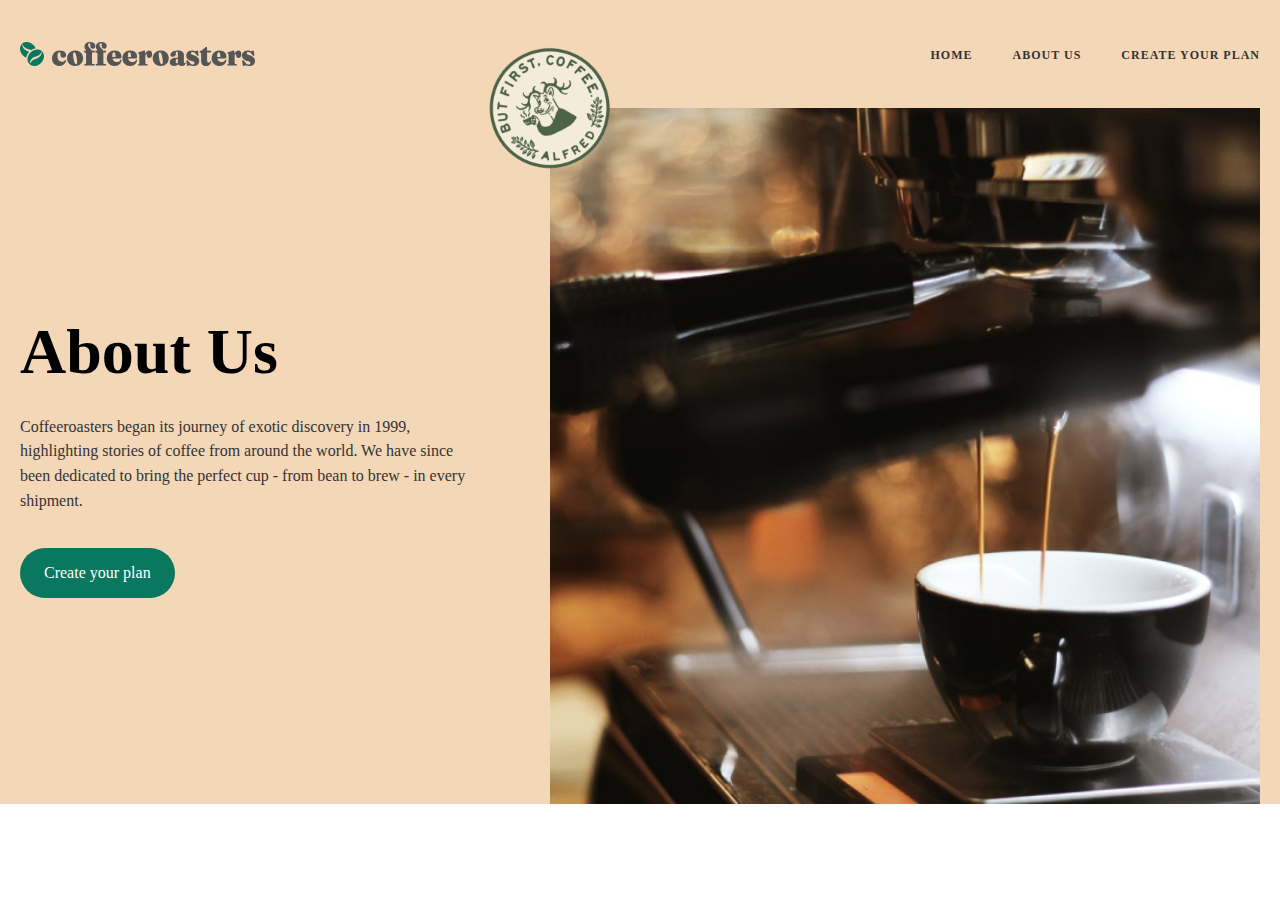
==== about-us.html @ eb818300 "add about-us-header" ====
<!DOCTYPE html>
<html lang="en">
<head>
  <meta charset="UTF-8">
  <meta name="viewport" content="width=device-width, initial-scale=1.0">
  <title>About-us</title>
  <!-- CSS -->
  <link rel="stylesheet" href="css/normalize.css">
  <link rel="stylesheet" href="css/styles.css">
</head>
<body>
	<div class="site-header-wrapper">
			<header class="site-header">
				<div class="container site-header__container">
					<a class="site-logo" href="/">
						<img site-logo__img src="img/logo.svg" alt="logo" width="235" height="24" />
					</a>
					<ul class="site-nav">
						<li class="site-nav__item">
							<a class="site-nav__link" href="/">HOME</a>
						</li>
						<li class="site-nav__item">
							<a class="site-nav__link" href="">ABOUT US </a>
						</li>
						<li class="site-nav__item">
							<a class="site-nav__link" href="">Create your plan</a>
						</li>
					</ul>
				</div>
			</header>
			<div class="hero">
				<div class="container hero__container">
					<div class="hero__info">
						<h2 class="hero__title">About Us</h2>
						<p class="hero__text">
						Coffeeroasters began its journey of exotic discovery in 1999, highlighting stories of coffee from around the world. We have since been dedicated to bring the perfect cup - from bean to brew - in every shipment.
						</p>
						<button class="btn">Create your plan</button>
					</div>
					<div class="hero__img-wrapper">
						<img class="hero__img" src="img/abut-us-hero.jpg" alt="hero-img" width="710" height="696" />
						<img class="hero__img-logo" src="img/hero-logo.png" alt="hero-logo" width="160" height="160" />
					</div>
				</div>
			</div>
		</div>
		<main class="main-content">

    </body>
</html>
---- css/styles.css ----
:root {
	--green-bg: #0a775f;
	--black-color: #000000;
	--text-color: #333333;
	--white-color: #ffffff;
	--gold-bg: #f3d7b7;
	--darkgold-bg: #c99b67;
	--light-bg: #f8f8f2;
}

/* FONTS */
@font-face {
	font-family: 'Roboto';
	src: url('../fonts/Roboto-Medium.woff2') format('woff2'), url('../fonts/Roboto-Medium.woff') format('woff');
	font-weight: 500;
	font-style: normal;
	font-display: swap;
}

@font-face {
	font-family: 'Roboto';
	src: url('../fonts/Roboto-Regular.woff2') format('woff2'), url('../fonts/Roboto-Regular.woff') format('woff');
	font-weight: normal;
	font-style: normal;
	font-display: swap;
}

@font-face {
	font-family: 'Roboto';
	src: url('../fonts/Roboto-Bold.woff2') format('woff2'), url('../fonts/Roboto-Bold.woff') format('woff');
	font-weight: bold;
	font-style: normal;
	font-display: swap;
}

html {
	height: 100%;
	box-sizing: border-box;
	scroll-behavior: smooth;
}

*,
*::before,
*::after {
	box-sizing: inherit;
}

*:focus {
	outline: 2px dotted var(--green-bg);
	outline-offset: 3px;
}

body {
	display: flex;
	flex-direction: column;
	height: 100%;
	font-family: 'Roboto' sans-serif;
	font-weight: 400;
	color: var(--text-color);
	line-height: 1.55;
	font-size: 18px;
	margin: 0;
	padding: 0;
	overflow-x: hidden;
}

.container {
	max-width: 1380px;
	width: 100%;
	padding-left: 20px;
	padding-right: 20px;
	margin-left: auto;
	margin-right: auto;
}

.btn {
	padding: 16px 24px;
	border: none;
	cursor: pointer;
	border-radius: 100px;
	background-color: var(--green-bg);
	color: var(--white-color);
	font-size: 16px;
	font-weight: 500;
	text-align: center;
	transition: opacity 0.4s ease;
}

.btn:hover {
	opacity: 0.8;
}

.bnt:active {
	opacity: 0.6;
}

.main-content {
	flex-grow: 1;
	padding-top: 20px;
	padding-bottom: 50px;
}

.site-header-wrapper {
	padding-top: 40px;
	background-color: var(--gold-bg);
}

.site-header {
	margin-bottom: 40px;
}

.site-header__container {
	display: flex;
	align-items: center;
	justify-content: space-between;
}

.site-logo {
	width: 235px;
	height: 24px;
	display: inline-block;
	transition: opacity 0.4s ease;
}

.site-logo:hover {
	opacity: 0.8;
}

.site-logo:active {
	opacity: 0.6;
}

.site-nav {
	list-style: none;
	padding: 0;
	margin: 0;
	display: flex;
	align-items: center;
}

.site-nav__item:not(:last-child) {
	margin-right: 40px;
}

.site-nav__link {
	text-transform: uppercase;
	color: var(--text-color);
	text-decoration: none;
	transition: all 0.4s ease;
	font-size: 12px;
	letter-spacing: 1px;
	line-height: 1.2;
	font-weight: 700;
}

.site-nav__link:hover {
	color: var(--green-bg);
}

.site-nav__link:active {
	opacity: 0.6;
}

/* HERO START */

.hero__container {
	display: flex;
	align-items: center;
	justify-content: space-between;
}

.hero__info {
	max-width: 464px;
	width: 100%;
}

.hero__title {
	font-weight: 700;
	font-size: 64px;
	margin-top: 0;
	margin-bottom: 24px;
	line-height: 1.2;
	color: var(--black-color);
}

.hero__text {
	margin-top: 0;
	margin-bottom: 34px;
	font-size: 16px;
}

.hero__img-wrapper {
	position: relative;
	align-self: self-end;
	width: 710px;
	height: 696px;
}

.hero__img {
	width: 710px;
	height: 696px;
	object-fit: cover;
}

.hero__img-logo {
	top: -80px;
	left: -80px;
	position: absolute;
}
/* HERO END */

/* OUR-COLLECTION */

.our-collection {
	background-image: url(../img/our-collection-bg.jpg);
	background-repeat: no-repeat;
	background-size: cover;
	background-position: center center;
	background-color: var(--light-bg);
	padding-top: 50px;
	padding-bottom: 50px;
}

.our-collection__container {
	position: relative;
}

.our-collection__img {
	position: absolute;
	top: 0;
	left: -201px;
}

.our-collection__img2 {
	position: absolute;
	top: 685px;
	right: -191px;
	z-index: 2;
}

.our-collection__img3 {
	position: absolute;
	top: 831px;
	right: -125px;
	z-index: 1;
}

.our-collection__img4 {
	position: absolute;
	bottom: 170px;
	left: -158px;
}

.our-collection__title {
	text-transform: uppercase;
	text-align: center;
	font-weight: 700;
	font-size: 50px;
	line-height: 1.2;
	color: var(--black-color);
	margin-bottom: 80px;
}

.our-collection__list {
	margin: 0;
	padding: 0;
}

.our-collection__item {
	display: flex;
	align-items: center;
	justify-content: space-between;
	max-width: 1114px;
	width: 100%;
	margin-left: auto;
	margin-right: auto;
}

.our-collection__item:not(:last-child) {
	margin-bottom: 20px;
}

.our-collection__item:nth-child(2n) {
	flex-direction: row-reverse;
}

.our-collection__item-info {
	max-width: 453px;
	width: 100%;
}

.our-collection__item-info__title {
	font-weight: 500;
	font-size: 48px;
	line-height: 1.1;
}

/* INDEX_COLLECTION */
.index-colaction {
	margin-bottom: 289px;
}

.index-colaction__inner {
	padding-top: 50px;
	position: relative;
	background-color: var(--darkgold-bg);
	background-image: url(../img/index-collaction-backraund.png);
	background-position: center center;
	background-repeat: no-repeat;
	background-size: auto auto;
	padding-bottom: 420px;
	max-width: 1400px;
	width: 100%;
	margin-left: auto;
	margin-right: auto;
}

.index-colaction__info {
	max-width: 581px;
	width: 100%;
	margin-left: auto;
	margin-right: auto;
	text-align: center;
}

.index-colaction__info-title {
	color: var(--light-bg);
	font-weight: 700;
	font-size: 50px;
	line-height: 1.1;
	text-align: center;
}

.index-colaction__info-text {
	font-weight: 400;
	font-size: 16px;
	line-height: 1.7;
	text-align: center;
}

.index-colaction__list {
	list-style: none;
	position: absolute;
	display: flex;
	justify-content: space-between;
	margin-left: -10px;
}

.index-colaction__item-img {
	position: absolute;
	left: -20px;
	top: -50px;
}

.index-colaction__item {
	max-width: 433px;
	width: 100%;
}

.index-colaction__item:not(:last-child) {
	margin-right: 20px;
}

.index-colaction_img {
	width: 433px;
	height: 500px;
	top: 2862px;
	left: 50px;
	gap: 0px;
	opacity: 0px;
}

.index-colaction__item-title {
	font-size: 30px;
	font-weight: 500;
	line-height: 1.2;
	margin-top: 28px;
	margin-bottom: 10px;
}

.how-it-works__inner {
	position: relative;
	background-image: url(../img/how-it-works-bg.jpg);
	padding: 50px 30px;
}

.how-it-works__img {
	position: absolute;
	right: 68px;
	top: 41px;
}

.how-it-works__title {
	text-align: center;
	font-weight: 700;
	color: var(--white-color);
	font-size: 50px;
	line-height: 1.2;
	margin-bottom: 80px;
}

.index-colaction__item-text {
	font-family: Roboto;
	font-size: 18px;
	font-weight: 400;
	line-height: 1.5;
	margin-top: 0;
	margin-bottom: 0;
}

.how-it-works__kvadrat {
	max-width: 966px;
	width: 100%;
	display: flex;
	justify-content: space-between;
	background-image: url(../img/how-it-works-ine.png);
	background-repeat: no-repeat;
	background-position: center center;
	background-color: transparent;
	margin-bottom: 20px;
}

.how-it-works__kvadrat-inner {
	width: 60px;
	height: 60px;
	background-color: var(--white-color);
	border: 4px solid var(--darkgold-bg);
}

.how-it-works__list {
	list-style: none;
	display: flex;
	justify-content: space-between;
	margin: 0;
	padding: 0;
	margin-bottom: 60px;
}

.how-it-works__item {
	background-color: var(--white-color);
	padding: 20px 20px 40px;
	color: var(--text-color);
}

.how-it-works__item:not(:last-child) {
	margin-right: 20px;
}

.how-it-works__item-number {
	font-weight: 400;
	font-size: 64px;
	text-align: right;
	line-height: 1.2;
	margin-bottom: 45px;
}

.how-it-works__item-info {
	max-width: 385px;
	width: 100%;
}

.how-it-works__item-title {
	font-weight: 500;
	font-size: 40px;
	line-height: 1.2;
	margin-bottom: 10px;
	text-transform: uppercase;
}

.how-it-works__btn-wrapper {
	display: flex;
	text-align: center;
	justify-content: center;
}

.how-it-works__btn {
	background-color: var(--darkgold-bg);
}

.site-footer {
	padding-top: 68px;
	padding-bottom: 68px;
	background-color: var(--gold-bg);
}

.social {
	display: flex;
	align-items: center;
}

.social__item:not(last-child) {
	margin-right: 30px;
}

.social__item {
	display: flex;
	align-items: center;
}

.facebook:hover {
	box-shadow: rgba(240, 46, 170, 0.4) -5px 5px, rgba(240, 46, 170, 0.3) -10px 10px, rgba(240, 46, 170, 0.2) -15px 15px,
		rgba(240, 46, 170, 0.1) -20px 20px, rgba(240, 46, 170, 0.05) -25px 25px;
}

/* .twitter:hover {
	box-shadow: rgba(240, 46, 170, 0.4) 0px 5px, rgba(240, 46, 170, 0.3) 0px 10px, rgba(240, 46, 170, 0.2) 0px 15px,
		rgba(240, 46, 170, 0.1) 0px 20px, rgba(240, 46, 170, 0.05) 0px 25px;
} */

.instagram:hover {
	box-shadow: rgba(240, 46, 170, 0.4) 5px 5px, rgba(240, 46, 170, 0.3) 10px 10px, rgba(240, 46, 170, 0.2) 15px 15px,
		rgba(240, 46, 170, 0.1) 20px 20px, rgba(240, 46, 170, 0.05) 25px 25px;
}
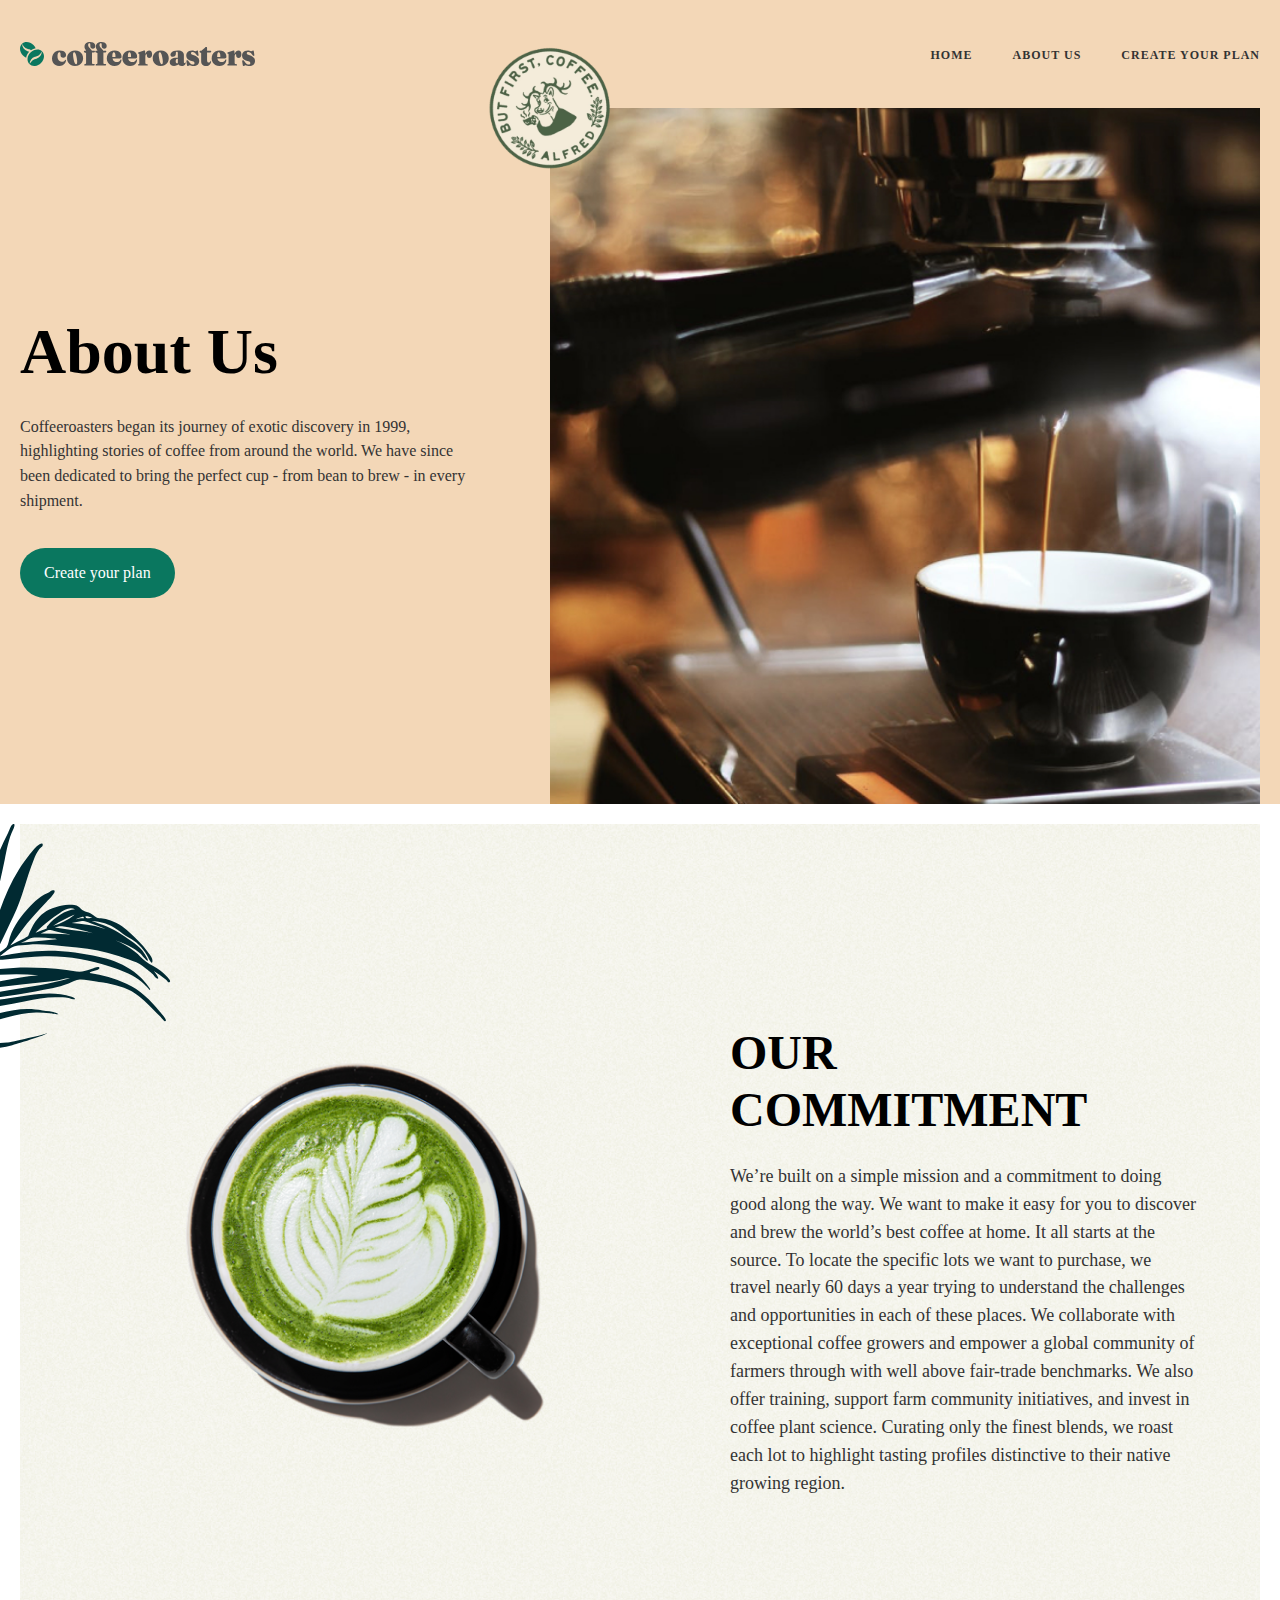
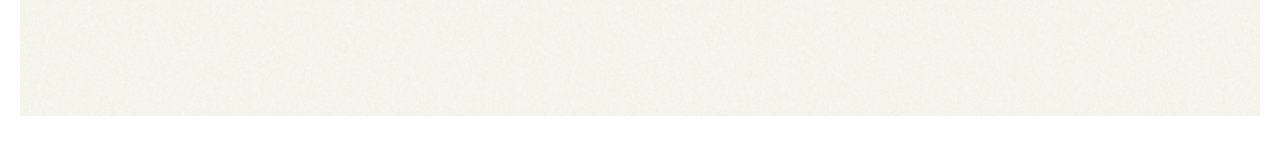
==== commit a8fa2b0f: "add our-commitment" ====
--- a/about-us.html
+++ b/about-us.html
@@ -1,15 +1,15 @@
 <!DOCTYPE html>
 <html lang="en">
-<head>
-  <meta charset="UTF-8">
-  <meta name="viewport" content="width=device-width, initial-scale=1.0">
-  <title>About-us</title>
-  <!-- CSS -->
-  <link rel="stylesheet" href="css/normalize.css">
-  <link rel="stylesheet" href="css/styles.css">
-</head>
-<body>
-	<div class="site-header-wrapper">
+	<head>
+		<meta charset="UTF-8" />
+		<meta name="viewport" content="width=device-width, initial-scale=1.0" />
+		<title>About-us</title>
+		<!-- CSS -->
+		<link rel="stylesheet" href="css/normalize.css" />
+		<link rel="stylesheet" href="css/styles.css" />
+	</head>
+	<body>
+		<div class="site-header-wrapper">
 			<header class="site-header">
 				<div class="container site-header__container">
 					<a class="site-logo" href="/">
@@ -17,13 +17,13 @@
 					</a>
 					<ul class="site-nav">
 						<li class="site-nav__item">
-							<a class="site-nav__link" href="/">HOME</a>
+							<a class="site-nav__link" href="/index.html">HOME</a>
 						</li>
 						<li class="site-nav__item">
-							<a class="site-nav__link" href="">ABOUT US </a>
+							<a class="site-nav__link" href="/about-us.html">ABOUT US </a>
 						</li>
 						<li class="site-nav__item">
-							<a class="site-nav__link" href="">Create your plan</a>
+							<a class="site-nav__link" href="/Create-your-plan.html">Create your plan</a>
 						</li>
 					</ul>
 				</div>
@@ -33,7 +33,8 @@
 					<div class="hero__info">
 						<h2 class="hero__title">About Us</h2>
 						<p class="hero__text">
-						Coffeeroasters began its journey of exotic discovery in 1999, highlighting stories of coffee from around the world. We have since been dedicated to bring the perfect cup - from bean to brew - in every shipment.
+							Coffeeroasters began its journey of exotic discovery in 1999, highlighting stories of coffee from around the world.
+							We have since been dedicated to bring the perfect cup - from bean to brew - in every shipment.
 						</p>
 						<button class="btn">Create your plan</button>
 					</div>
@@ -44,7 +45,34 @@
 				</div>
 			</div>
 		</div>
+
+		<!-- MAIN START -->
 		<main class="main-content">
-
-    </body>
-</html>+			<!-- Our commitment start -->
+			<section class="our-commitment">
+				<div class="container">
+					<div class="our-commitment__inner">
+						<img class="our-collection__img" src="img/leaf.svg" alt="leaf" width="402" height="300" />
+						<div class="our-commitment__img-wrapper">
+							<img src="img/our-commitment-img.png" alt="Our-commitment-img" width="360" height="364" />
+						</div>
+						<div class="our-commitment__info">
+							<h2 class="ourcommitment__title">Our commitment</h2>
+							<p class="our-collection__text">
+								We’re built on a simple mission and a commitment to doing good along the way. We want to make it easy for you to
+								discover and brew the world’s best coffee at home. It all starts at the source. To locate the specific lots we
+								want to purchase, we travel nearly 60 days a year trying to understand the challenges and opportunities in each of
+								these places. We collaborate with exceptional coffee growers and empower a global community of farmers through
+								with well above fair-trade benchmarks. We also offer training, support farm community initiatives, and invest in
+								coffee plant science. Curating only the finest blends, we roast each lot to highlight tasting profiles distinctive
+								to their native growing region.
+							</p>
+						</div>
+					</div>
+				</div>
+			</section>
+			<!-- Our commitment end -->
+		</main>
+		<!-- MAIN END -->
+	</body>
+</html>
--- a/css/styles.css
+++ b/css/styles.css
@@ -502,12 +502,37 @@
 		rgba(240, 46, 170, 0.1) -20px 20px, rgba(240, 46, 170, 0.05) -25px 25px;
 }
 
-/* .twitter:hover {
-	box-shadow: rgba(240, 46, 170, 0.4) 0px 5px, rgba(240, 46, 170, 0.3) 0px 10px, rgba(240, 46, 170, 0.2) 0px 15px,
-		rgba(240, 46, 170, 0.1) 0px 20px, rgba(240, 46, 170, 0.05) 0px 25px;
-} */
-
 .instagram:hover {
 	box-shadow: rgba(240, 46, 170, 0.4) 5px 5px, rgba(240, 46, 170, 0.3) 10px 10px, rgba(240, 46, 170, 0.2) 15px 15px,
 		rgba(240, 46, 170, 0.1) 20px 20px, rgba(240, 46, 170, 0.05) 25px 25px;
 }
+
+.our-commitment__inner {
+	position: relative;
+	padding: 160px 64px 200px 165px;
+	background-image: url(../img/our-commitment-bg.jpg);
+	background-repeat: no-repeat;
+	background-size: cover;
+	background-position: center center;
+	display: flex;
+	align-items: center;
+	justify-content: space-between;
+}
+
+.our-commitment__img-wrapper {
+	margin-right: 185px;
+}
+
+.our-commitment__info {
+	max-width: 626px;
+	width: 100%;
+}
+
+.ourcommitment__title {
+	margin-bottom: 24px;
+	text-transform: uppercase;
+	font-weight: 700;
+	font-size: 48px;
+	line-height: 1.2;
+	color: var(--black-color);
+}
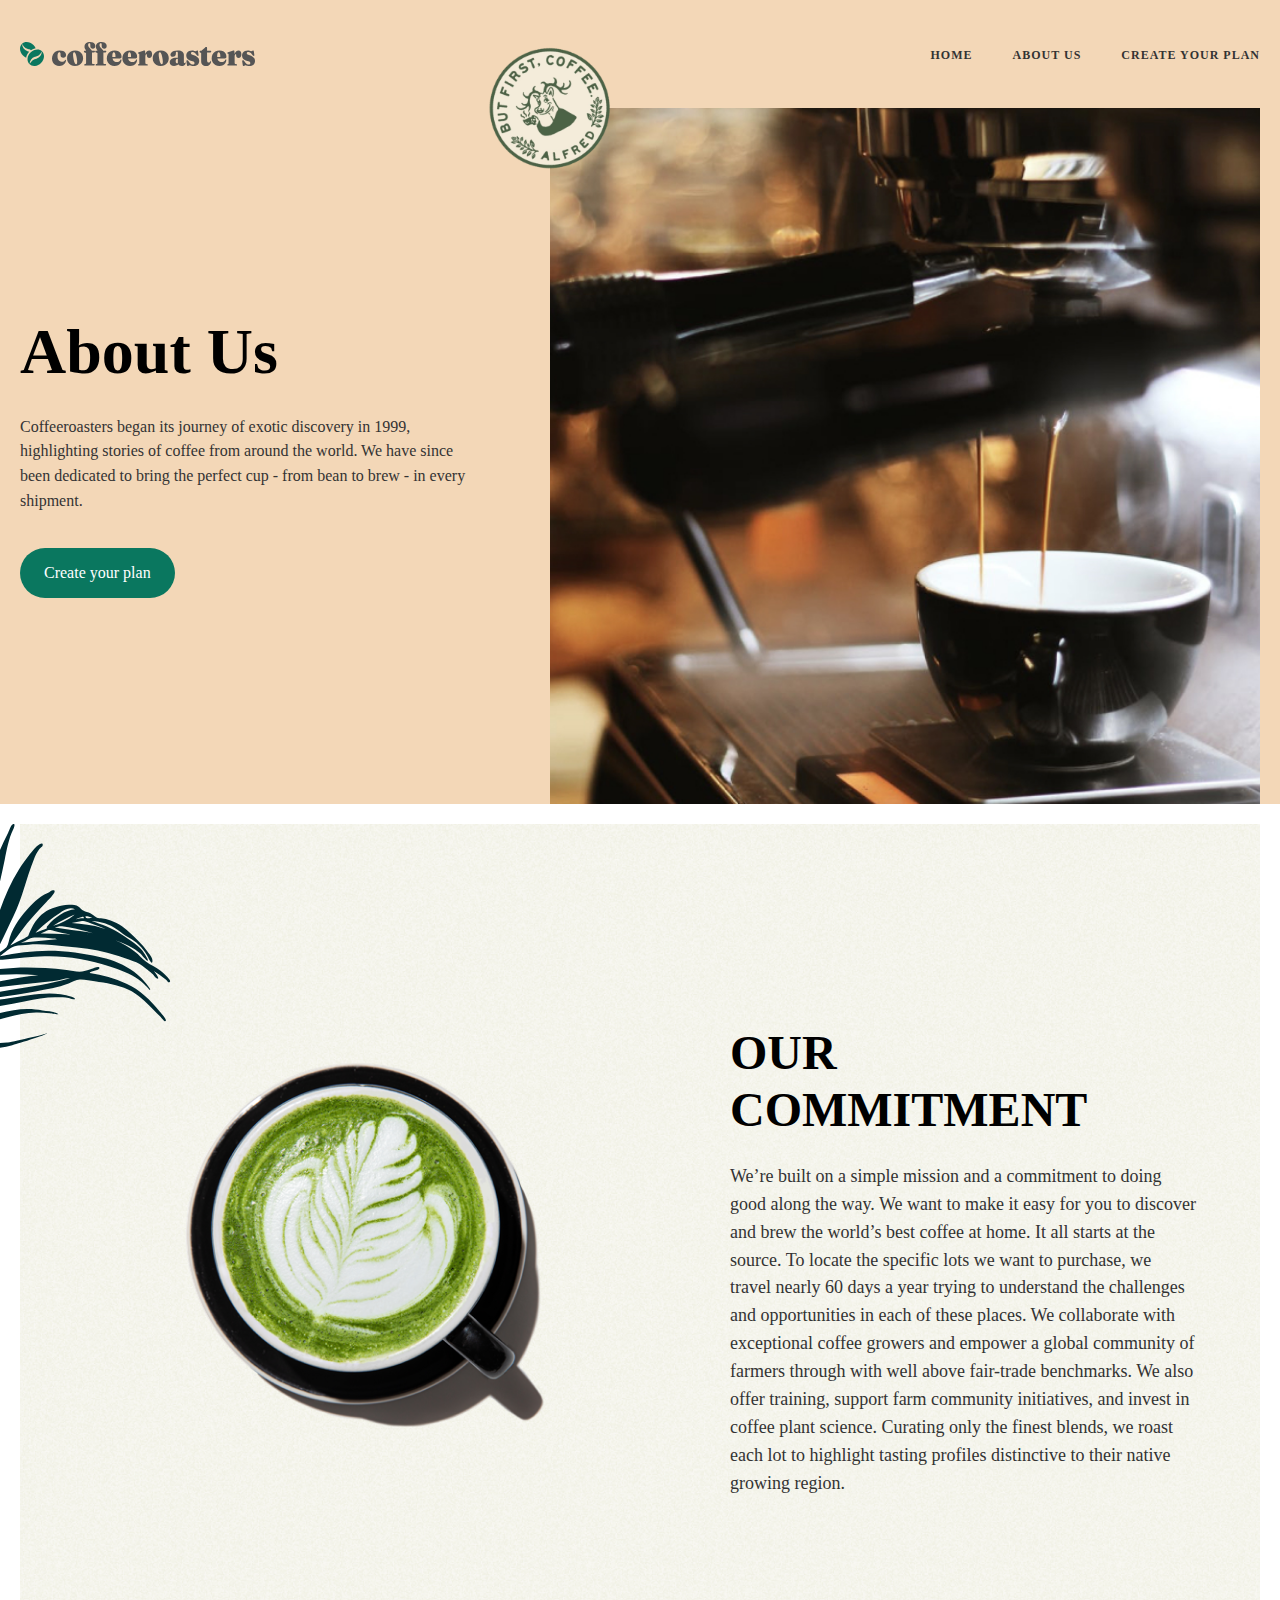
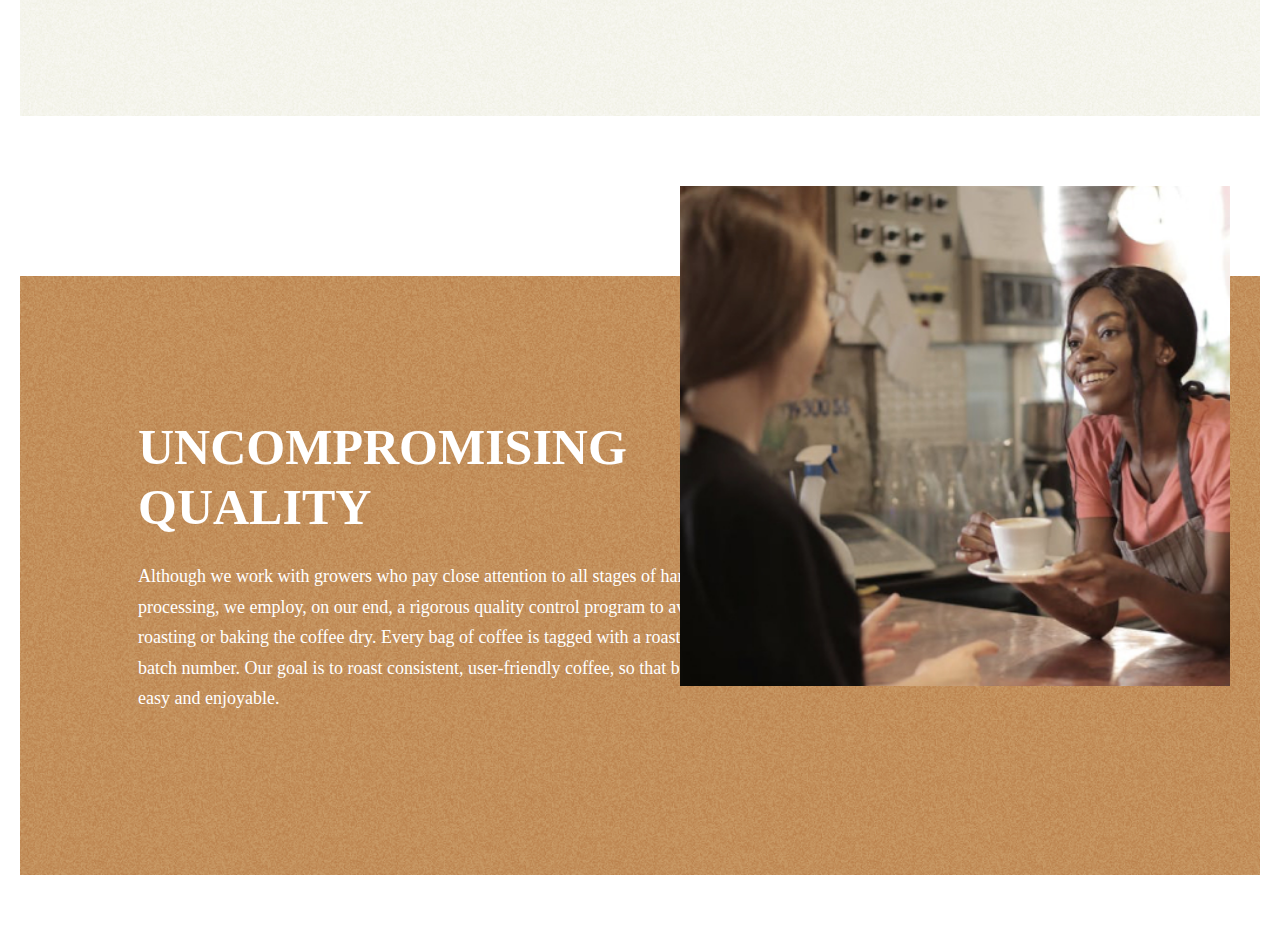
==== commit 2040ab07: "add Uncompromising-quality" ====
--- a/about-us.html
+++ b/about-us.html
@@ -4,6 +4,8 @@
 		<meta charset="UTF-8" />
 		<meta name="viewport" content="width=device-width, initial-scale=1.0" />
 		<title>About-us</title>
+		<!-- ICON -->
+		<link rel="icon" type="svg" href="/img/cofferasters-icon.svg" />
 		<!-- CSS -->
 		<link rel="stylesheet" href="css/normalize.css" />
 		<link rel="stylesheet" href="css/styles.css" />
@@ -72,6 +74,24 @@
 				</div>
 			</section>
 			<!-- Our commitment end -->
+			<!-- Uncompromising quality START -->
+			<section class="Uncompromising-quality">
+				<div class="container">
+					<div class="Uncompromising-quality__inner">
+						<div class="Uncompromising-quality__info">
+							<h2 class="Uncompromising-quality__title">Uncompromising quality</h2>
+							<p class="Uncompromising-quality_text">
+								Although we work with growers who pay close attention to all stages of harvest and processing, we employ, on our
+								end, a rigorous quality control program to avoid over-roasting or baking the coffee dry. Every bag of coffee is
+								tagged with a roast date and batch number. Our goal is to roast consistent, user-friendly coffee, so that brewing
+								is easy and enjoyable.
+							</p>
+						</div>
+						<img class="Uncompromising-quality__img" src="img/kofess.jpg" alt="" width="550" height="500" />
+					</div>
+				</div>
+			</section>
+			<!-- Uncompromising quality END -->
 		</main>
 		<!-- MAIN END -->
 	</body>
--- a/css/styles.css
+++ b/css/styles.css
@@ -507,6 +507,10 @@
 		rgba(240, 46, 170, 0.1) 20px 20px, rgba(240, 46, 170, 0.05) 25px 25px;
 }
 
+.our-commitment {
+	margin-bottom: 160px;
+}
+
 .our-commitment__inner {
 	position: relative;
 	padding: 160px 64px 200px 165px;
@@ -536,3 +540,43 @@
 	line-height: 1.2;
 	color: var(--black-color);
 }
+
+/* Uncompromising quality */
+.Uncompromising-quality__inner {
+	background-image: url(../img/Uncompromising-quality-bg.png);
+	background-repeat: no-repeat;
+	background-position: center center;
+	background-size: cover;
+	color: var(--white-color);
+	padding: 100px 118px 143px;
+	position: relative;
+}
+
+.Uncompromising-quality__info {
+	margin-right: 38px;
+	max-width: 639px;
+	width: 100%;
+}
+
+.Uncompromising-quality__title {
+	margin-bottom: 24px;
+	font-weight: 700;
+	font-size: 50px;
+	line-height: 1.2;
+	max-width: 397px;
+	width: 100%;
+	text-transform: uppercase;
+}
+
+.Uncompromising-quality_text {
+	line-height: 1.7;
+}
+
+.Uncompromising-quality__img {
+	width: 550px;
+	height: 500px;
+	object-fit: cover;
+	position: absolute;
+	right: 30px;
+	top: -90px;
+}
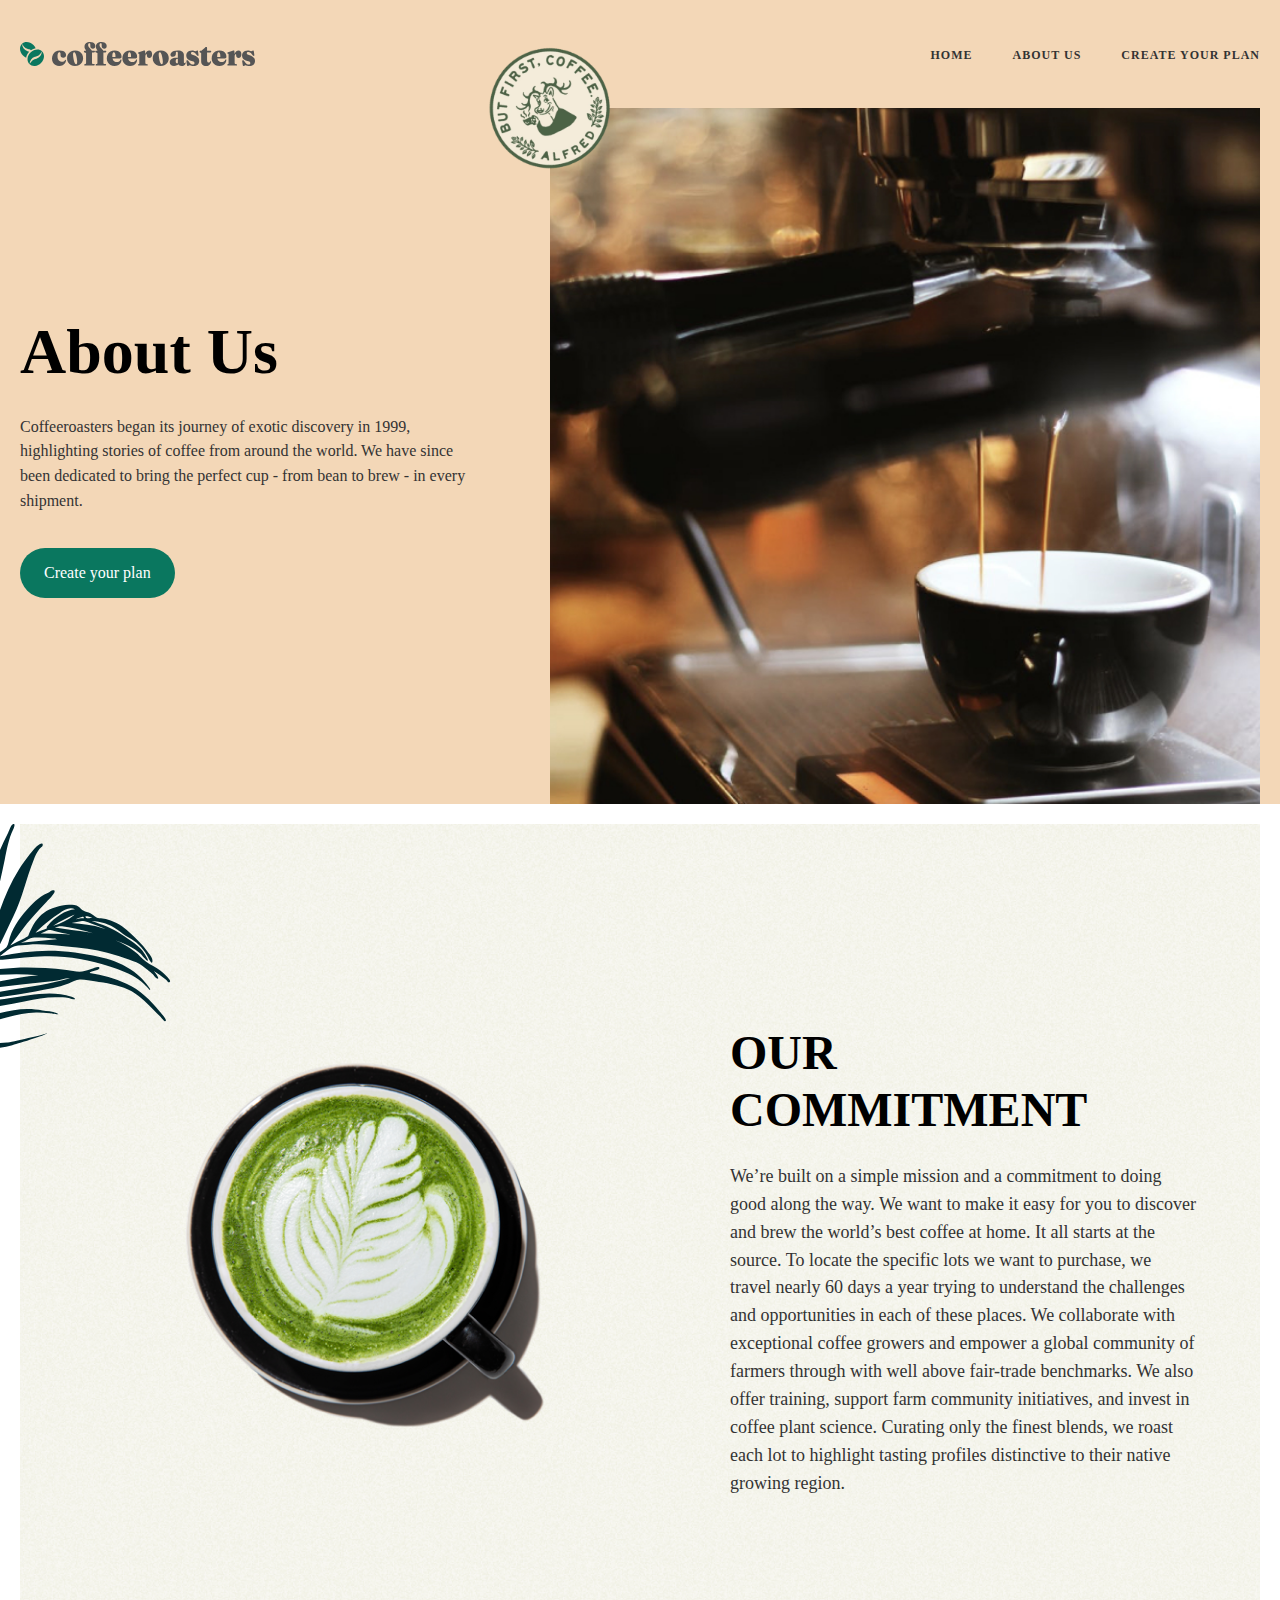
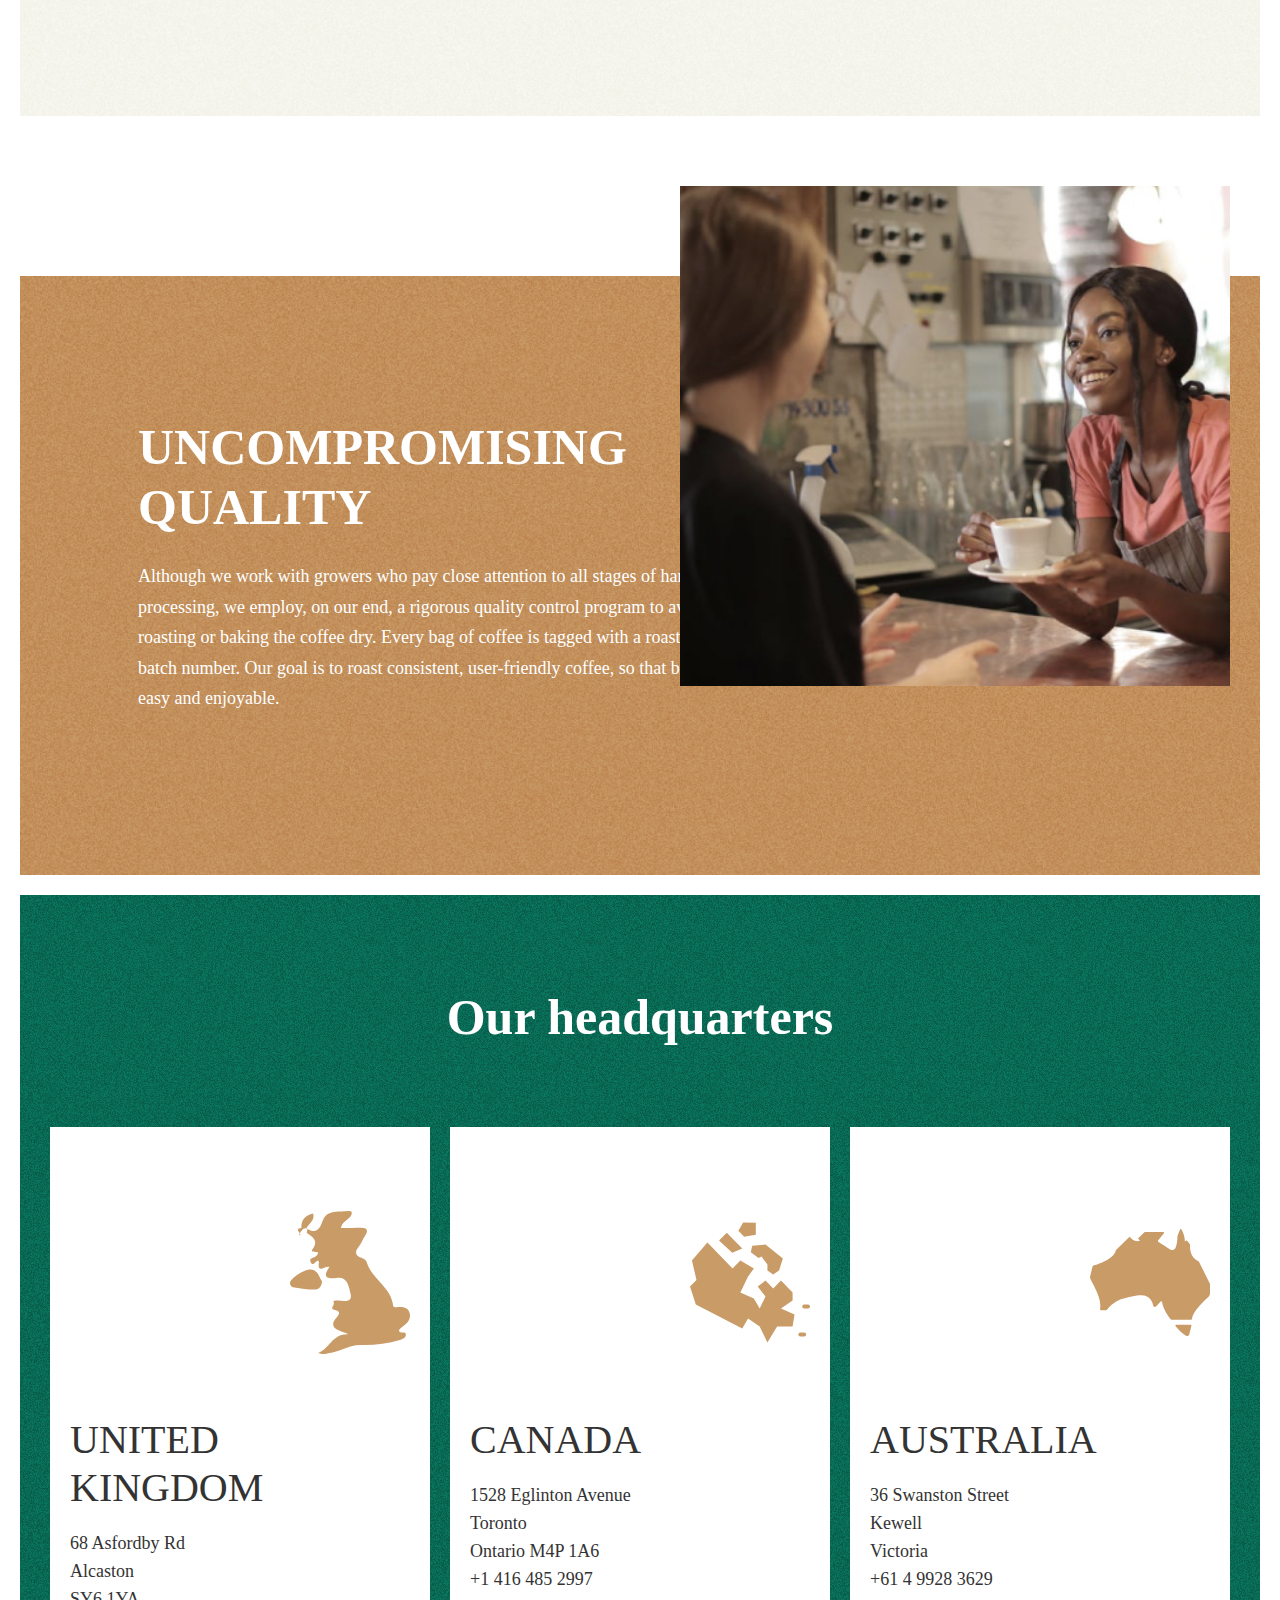
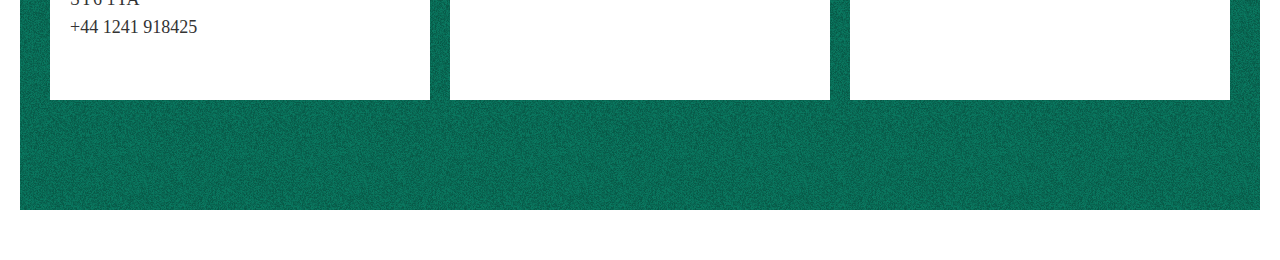
==== commit dbfbcdee: "add Our-headquarters" ====
--- a/about-us.html
+++ b/about-us.html
@@ -92,6 +92,61 @@
 				</div>
 			</section>
 			<!-- Uncompromising quality END -->
+			<section class="how-it-works">
+				<div class="container">
+					<div class="how-it-works__inner">
+						<h2 class="how-it-works__title">Our headquarters</h2>
+
+						<ol class="how-it-works__list">
+							<li class="how-it-works__item">
+								<h3 class="how-it-works__item-number">
+									<img src="img/United-Kingdom.svg" alt="United-Kingdom" width="120" height="143" />
+								</h3>
+								<div class="how-it-works__item-info">
+									<h3 class="how-it-works__item-title">
+										United <br />
+										Kingdom
+									</h3>
+									<p class="how-it-works__item-text">
+										68 Asfordby Rd <br />
+										Alcaston <br />
+										SY6 1YA <br />
+										+44 1241 918425
+									</p>
+								</div>
+							</li>
+							<li class="how-it-works__item">
+								<h3 class="how-it-works__item-number">
+									<img src="img/Canada.svg" alt="United-Kingdom" width="120" height="143" />
+								</h3>
+								<div class="how-it-works__item-info">
+									<h3 class="how-it-works__item-title">Canada</h3>
+									<p class="how-it-works__item-text">
+										1528 Eglinton Avenue <br />
+										Toronto <br />
+										Ontario M4P 1A6 <br />
+										+1 416 485 2997
+									</p>
+								</div>
+							</li>
+							<li class="how-it-works__item">
+								<h3 class="how-it-works__item-number">
+									<img src="img/Australia.svg" alt="United-Kingdom" width="120" height="143" />
+								</h3>
+								<div class="how-it-works__item-info">
+									<h3 class="how-it-works__item-title">Australia</h3>
+									<p class="how-it-works__item-text">
+										36 Swanston Street <br />
+										Kewell <br />
+										Victoria <br />
+										+61 4 9928 3629
+									</p>
+								</div>
+							</li>
+						</ol>
+					</div>
+				</div>
+			</section>
 		</main>
 		<!-- MAIN END -->
 	</body>
--- a/css/styles.css
+++ b/css/styles.css
@@ -437,6 +437,8 @@
 }
 
 .how-it-works__item {
+	max-width: 433px;
+	width: 100%;
 	background-color: var(--white-color);
 	padding: 20px 20px 40px;
 	color: var(--text-color);
@@ -542,6 +544,11 @@
 }
 
 /* Uncompromising quality */
+
+.Uncompromising-quality {
+	margin-bottom: 20px;
+}
+
 .Uncompromising-quality__inner {
 	background-image: url(../img/Uncompromising-quality-bg.png);
 	background-repeat: no-repeat;
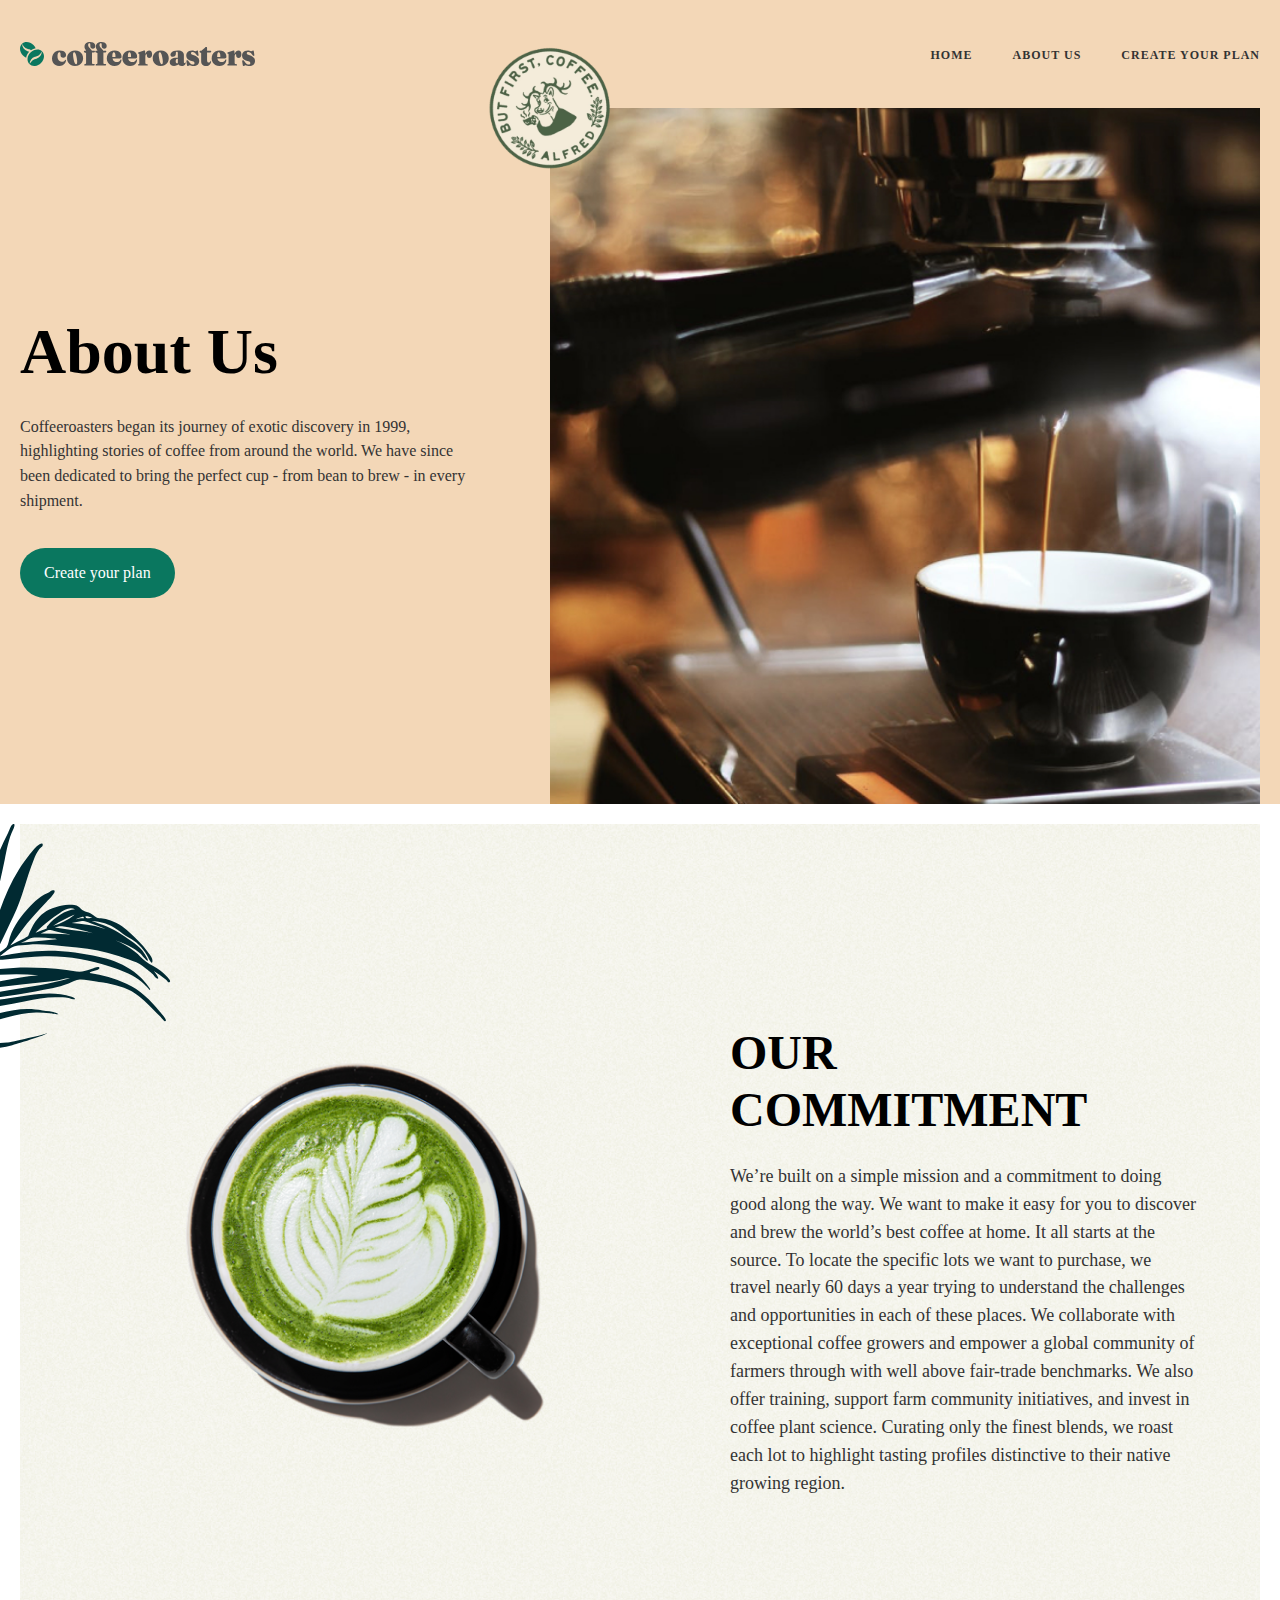
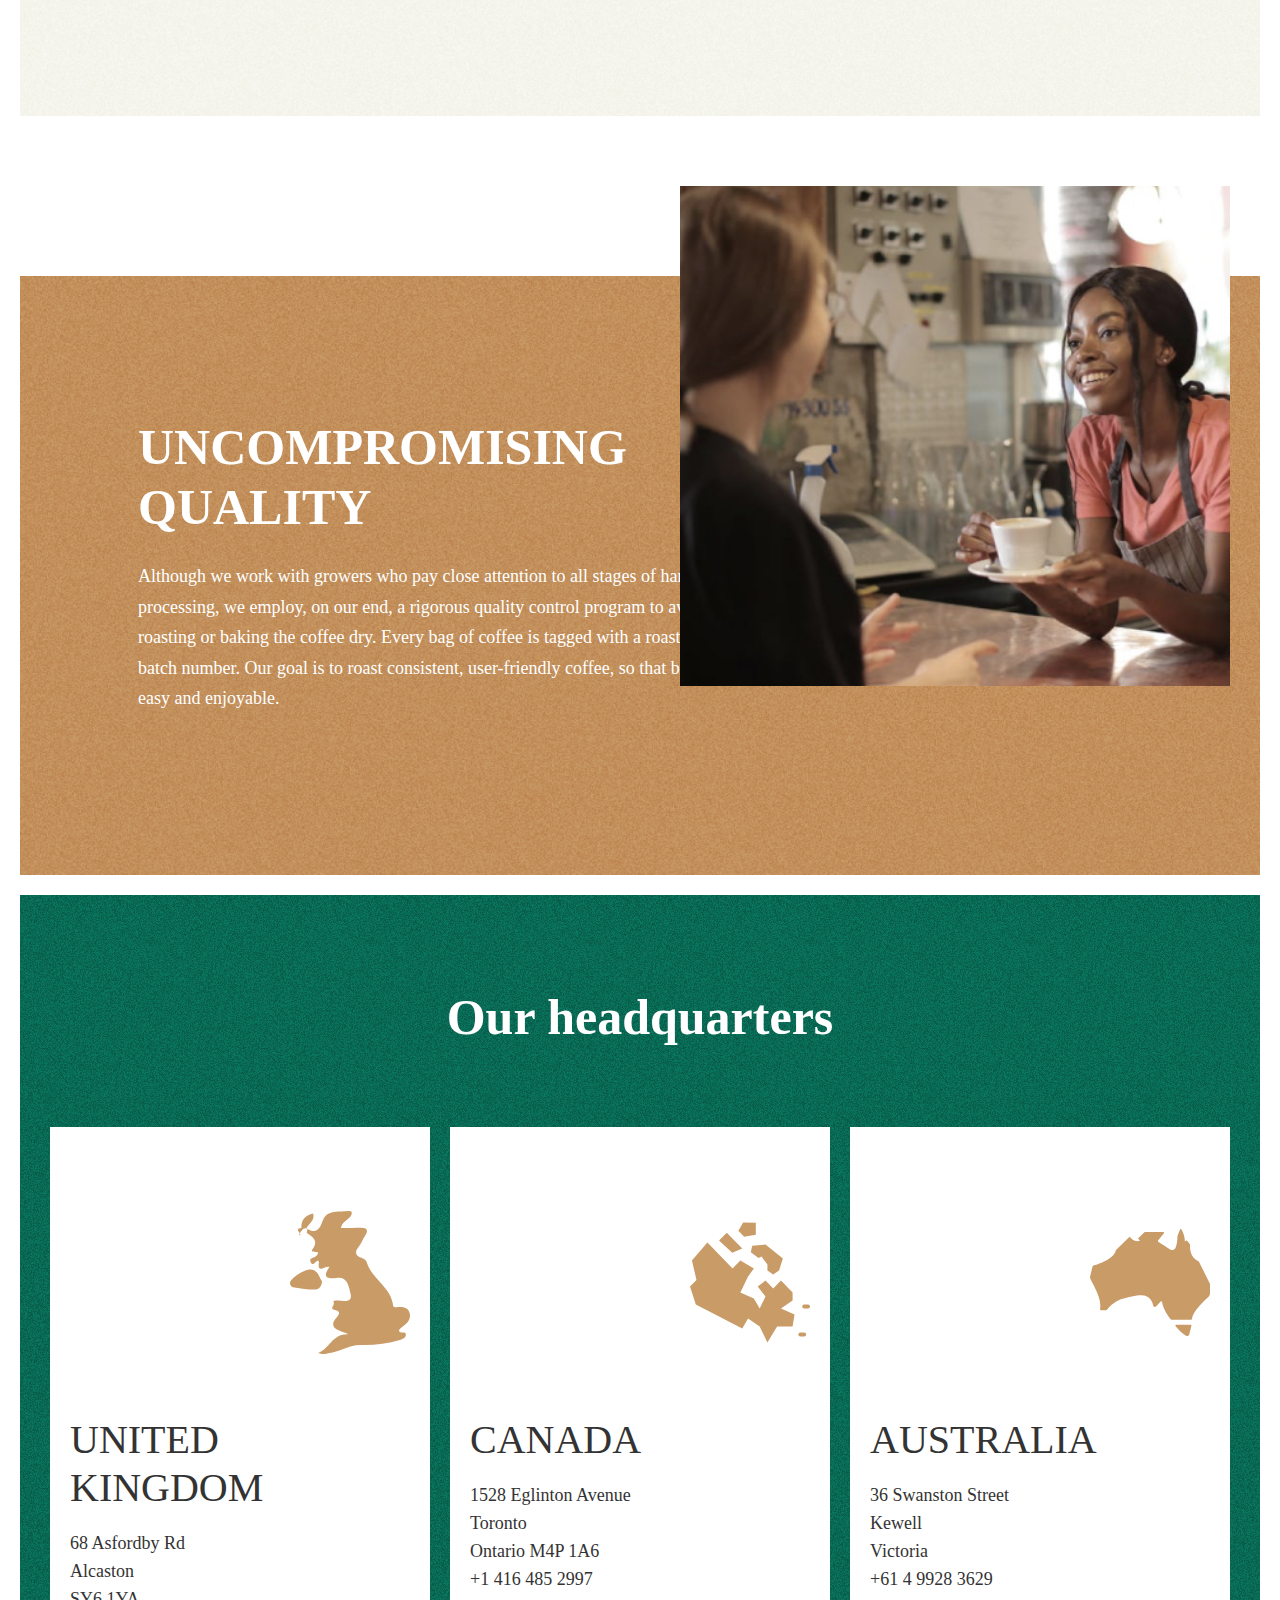
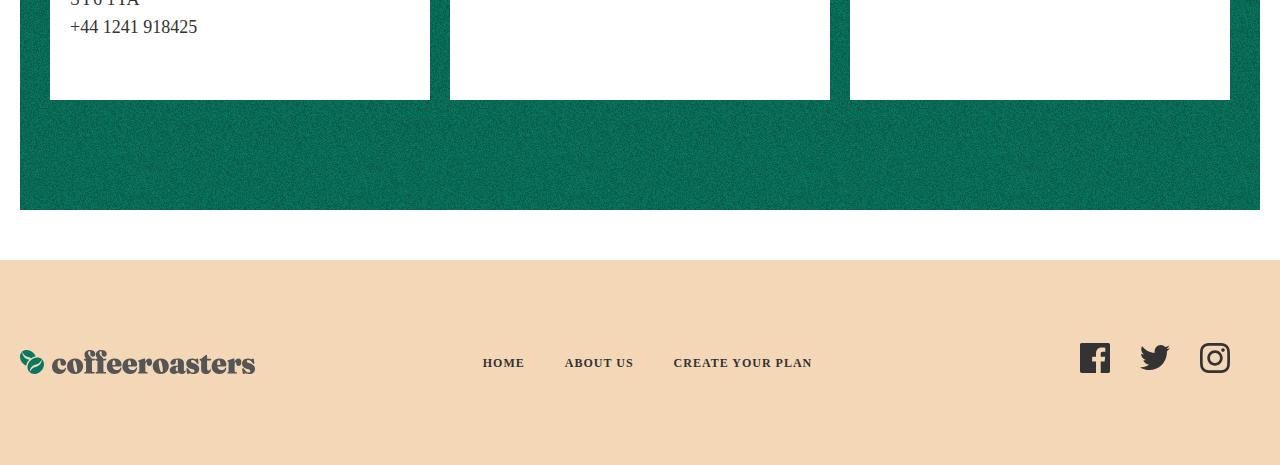
==== commit 3781a094: "add about-us-sitefooter" ====
--- a/about-us.html
+++ b/about-us.html
@@ -149,5 +149,58 @@
 			</section>
 		</main>
 		<!-- MAIN END -->
+		 <footer class="site-footer">
+			<div class="container site-header__container">
+				<a class="site-logo" href="/">
+					<img site-logo__img src="img/logo.svg" alt="logo" width="235" height="24" />
+				</a>
+				<ul class="site-nav">
+					<li class="site-nav__item">
+						<a class="site-nav__link" href="/">HOME</a>
+					</li>
+					<li class="site-nav__item">
+						<a class="site-nav__link" href="about-us.html">ABOUT US </a>
+					</li>
+					<li class="site-nav__item">
+						<a class="site-nav__link" href="/Create-your-plan.html">Create your plan</a>
+					</li>
+				</ul>
+
+				<ul class="social">
+					<li class="social__item">
+						<a class="social__link facebook" href="">
+							<svg width="30" height="30" viewBox="0 0 30 30" fill="none" xmlns="http://www.w3.org/2000/svg">
+								<path
+									id="Path"
+									d="M28.3438 0H1.65625C0.74125 0 0 0.74125 0 1.65625V28.345C0 29.2588 0.74125 30 1.65625 30H16.025V18.3825H12.115V13.855H16.025V10.5163C16.025 6.64125 18.3913 4.53125 21.8488 4.53125C23.505 4.53125 24.9275 4.655 25.3425 4.71V8.76L22.945 8.76125C21.065 8.76125 20.7013 9.655 20.7013 10.965V13.8562H25.185L24.6012 18.3837H20.7013V30H28.3463C29.2588 30 30 29.2587 30 28.3438V1.65625C30 0.74125 29.2587 0 28.3438 0Z"
+									fill="#333333" />
+							</svg>
+						</a>
+					</li>
+					<li class="social__item">
+						<a class="social__link twitter" href="">
+							<svg width="30" height="25" viewBox="0 0 30 25" fill="none" xmlns="http://www.w3.org/2000/svg">
+								<path
+									id="Path"
+									d="M30 2.95965C28.8962 3.46211 27.71 3.8005 26.465 3.95304C27.7363 3.17243 28.7125 1.9355 29.1712 0.461444C27.9825 1.18437 26.665 1.70991 25.2625 1.99318C24.1412 0.766509 22.54 0 20.77 0C16.7962 0 13.8763 3.80178 14.7738 7.74841C9.66 7.48564 5.125 4.97334 2.08875 1.15489C0.47625 3.99149 1.2525 7.70227 3.9925 9.58137C2.985 9.54804 2.035 9.26477 1.20625 8.79179C1.13875 11.7155 3.1825 14.4509 6.1425 15.0597C5.27625 15.3007 4.3275 15.3571 3.3625 15.1674C4.145 17.6746 6.4175 19.4986 9.1125 19.5498C6.525 21.6302 3.265 22.5595 0 22.1647C2.72375 23.9553 5.96 25 9.435 25C20.8625 25 27.3187 15.1033 26.9287 6.22693C28.1312 5.33608 29.175 4.22477 30 2.95965Z"
+									fill="#333333" />
+							</svg>
+						</a>
+					</li>
+					<li class="social__item">
+						<a class="social__link instagram" href="">
+							<svg width="30" height="30" viewBox="0 0 30 30" fill="none" xmlns="http://www.w3.org/2000/svg">
+								<path
+									id="Shape"
+									fill-rule="evenodd"
+									clip-rule="evenodd"
+									d="M15 0C10.9262 0 10.4163 0.0175 8.81625 0.09C3.36875 0.34 0.34125 3.3625 0.09125 8.815C0.0175 10.4163 0 10.9262 0 15C0 19.0737 0.0175 19.585 0.09 21.185C0.34 26.6325 3.3625 29.66 8.815 29.91C10.4163 29.9825 10.9262 30 15 30C19.0737 30 19.585 29.9825 21.185 29.91C26.6275 29.66 29.6625 26.6375 29.9088 21.185C29.9825 19.585 30 19.0737 30 15C30 10.9262 29.9825 10.4163 29.91 8.81625C29.665 3.37375 26.6388 0.34125 21.1862 0.09125C19.585 0.0175 19.0737 0 15 0ZM15.0001 2.70386C19.0051 2.70386 19.4801 2.71886 21.0626 2.79136C25.1276 2.97636 27.0264 4.90511 27.2114 8.94011C27.2839 10.5214 27.2976 10.9964 27.2976 15.0014C27.2976 19.0076 27.2826 19.4814 27.2114 21.0626C27.0251 25.0939 25.1314 27.0264 21.0626 27.2114C19.4801 27.2839 19.0076 27.2989 15.0001 27.2989C10.9951 27.2989 10.5201 27.2839 8.93889 27.2114C4.86389 27.0251 2.97514 25.0876 2.79014 21.0614C2.71764 19.4801 2.70264 19.0064 2.70264 15.0001C2.70264 10.9951 2.71889 10.5214 2.79014 8.93886C2.97639 4.90511 4.87014 2.97511 8.93889 2.79011C10.5214 2.71886 10.9951 2.70386 15.0001 2.70386ZM7.29736 14.9999C7.29736 10.7461 10.7461 7.29736 14.9999 7.29736C19.2536 7.29736 22.7024 10.7461 22.7024 14.9999C22.7024 19.2549 19.2536 22.7036 14.9999 22.7036C10.7461 22.7036 7.29736 19.2536 7.29736 14.9999ZM15 20C12.2387 20 10 17.7625 10 15C10 12.2387 12.2387 10 15 10C17.7612 10 20 12.2387 20 15C20 17.7625 17.7612 20 15 20ZM21.2061 6.99348C21.2061 5.99973 22.0123 5.19348 23.0073 5.19348C24.0011 5.19348 24.8061 5.99973 24.8061 6.99348C24.8061 7.98723 24.0011 8.79348 23.0073 8.79348C22.0123 8.79348 21.2061 7.98723 21.2061 6.99348Z"
+									fill="#333333" />
+							</svg>
+						</a>
+					</li>
+				</ul>
+			</div>
+		</footer>
 	</body>
 </html>
--- a/css/styles.css
+++ b/css/styles.css
@@ -480,8 +480,8 @@
 }
 
 .site-footer {
-	padding-top: 68px;
-	padding-bottom: 68px;
+	padding-top: 65px;
+	padding-bottom: 65px;
 	background-color: var(--gold-bg);
 }
 
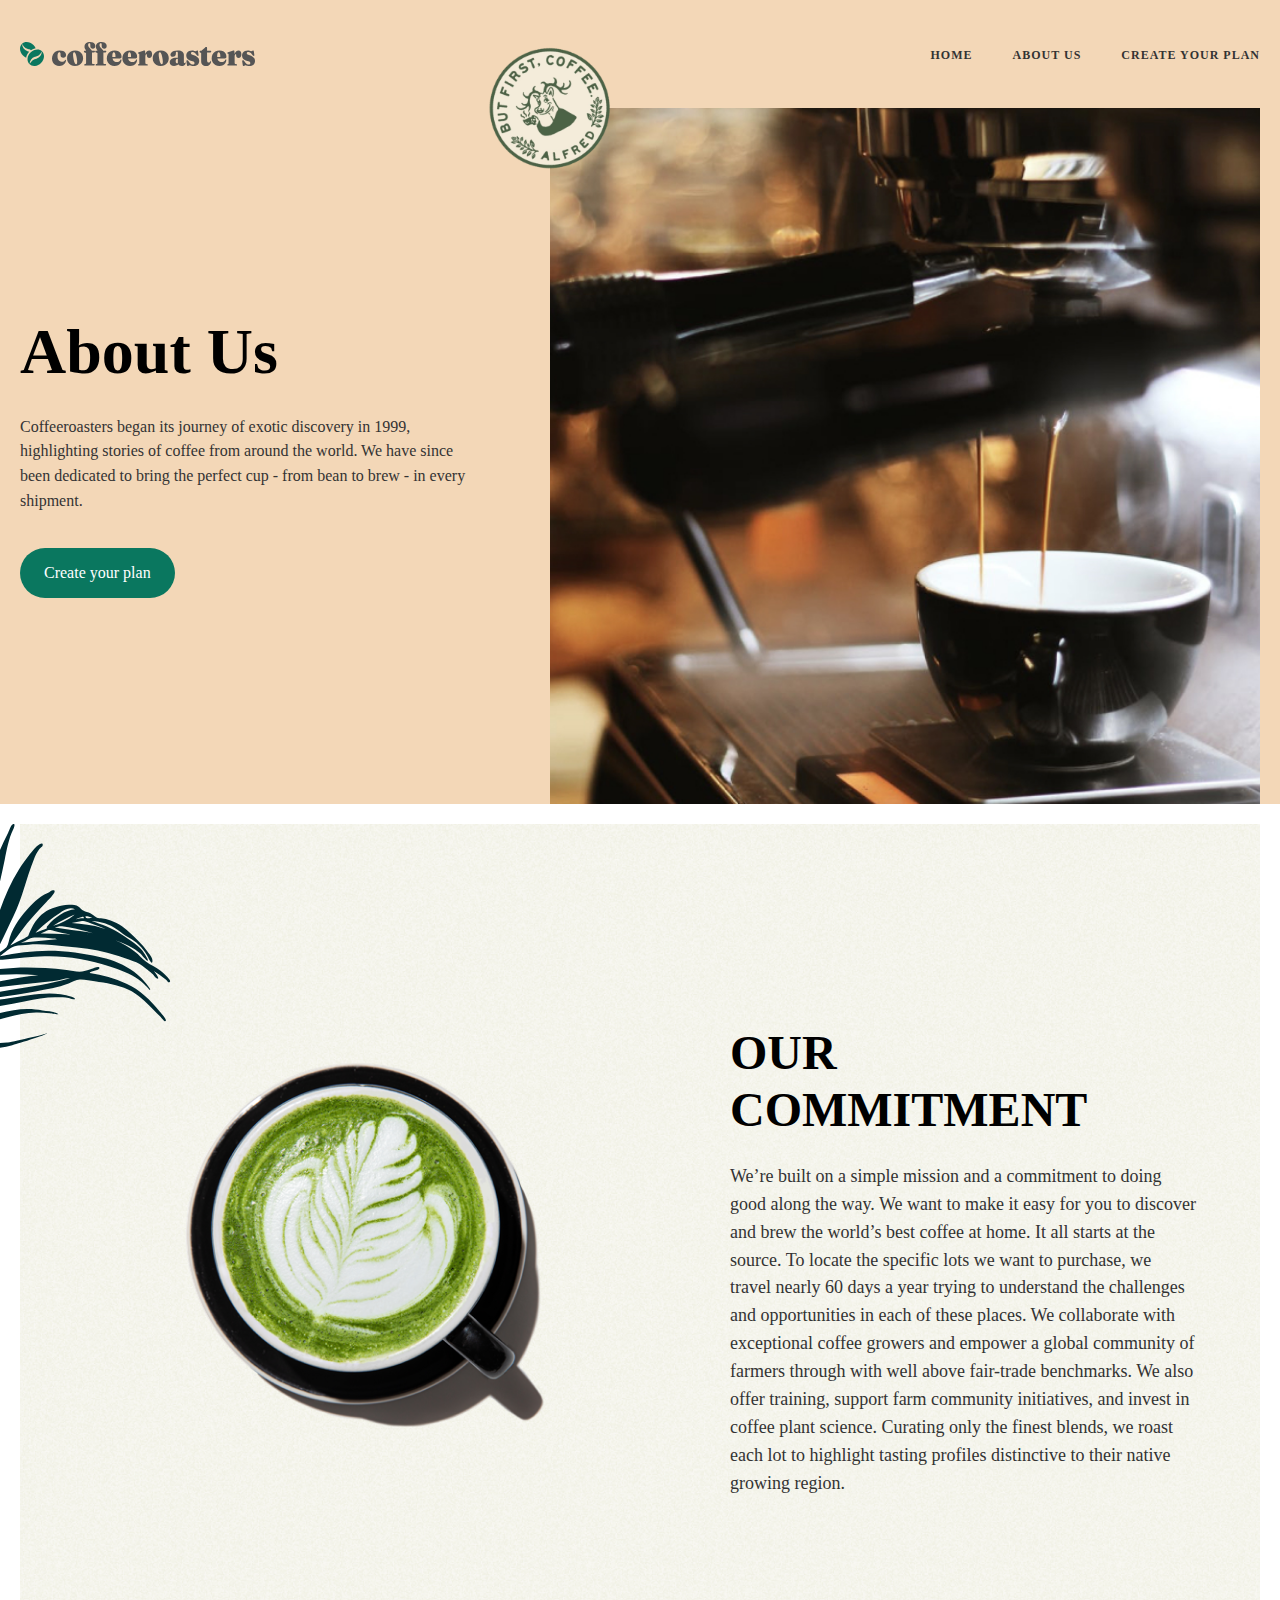
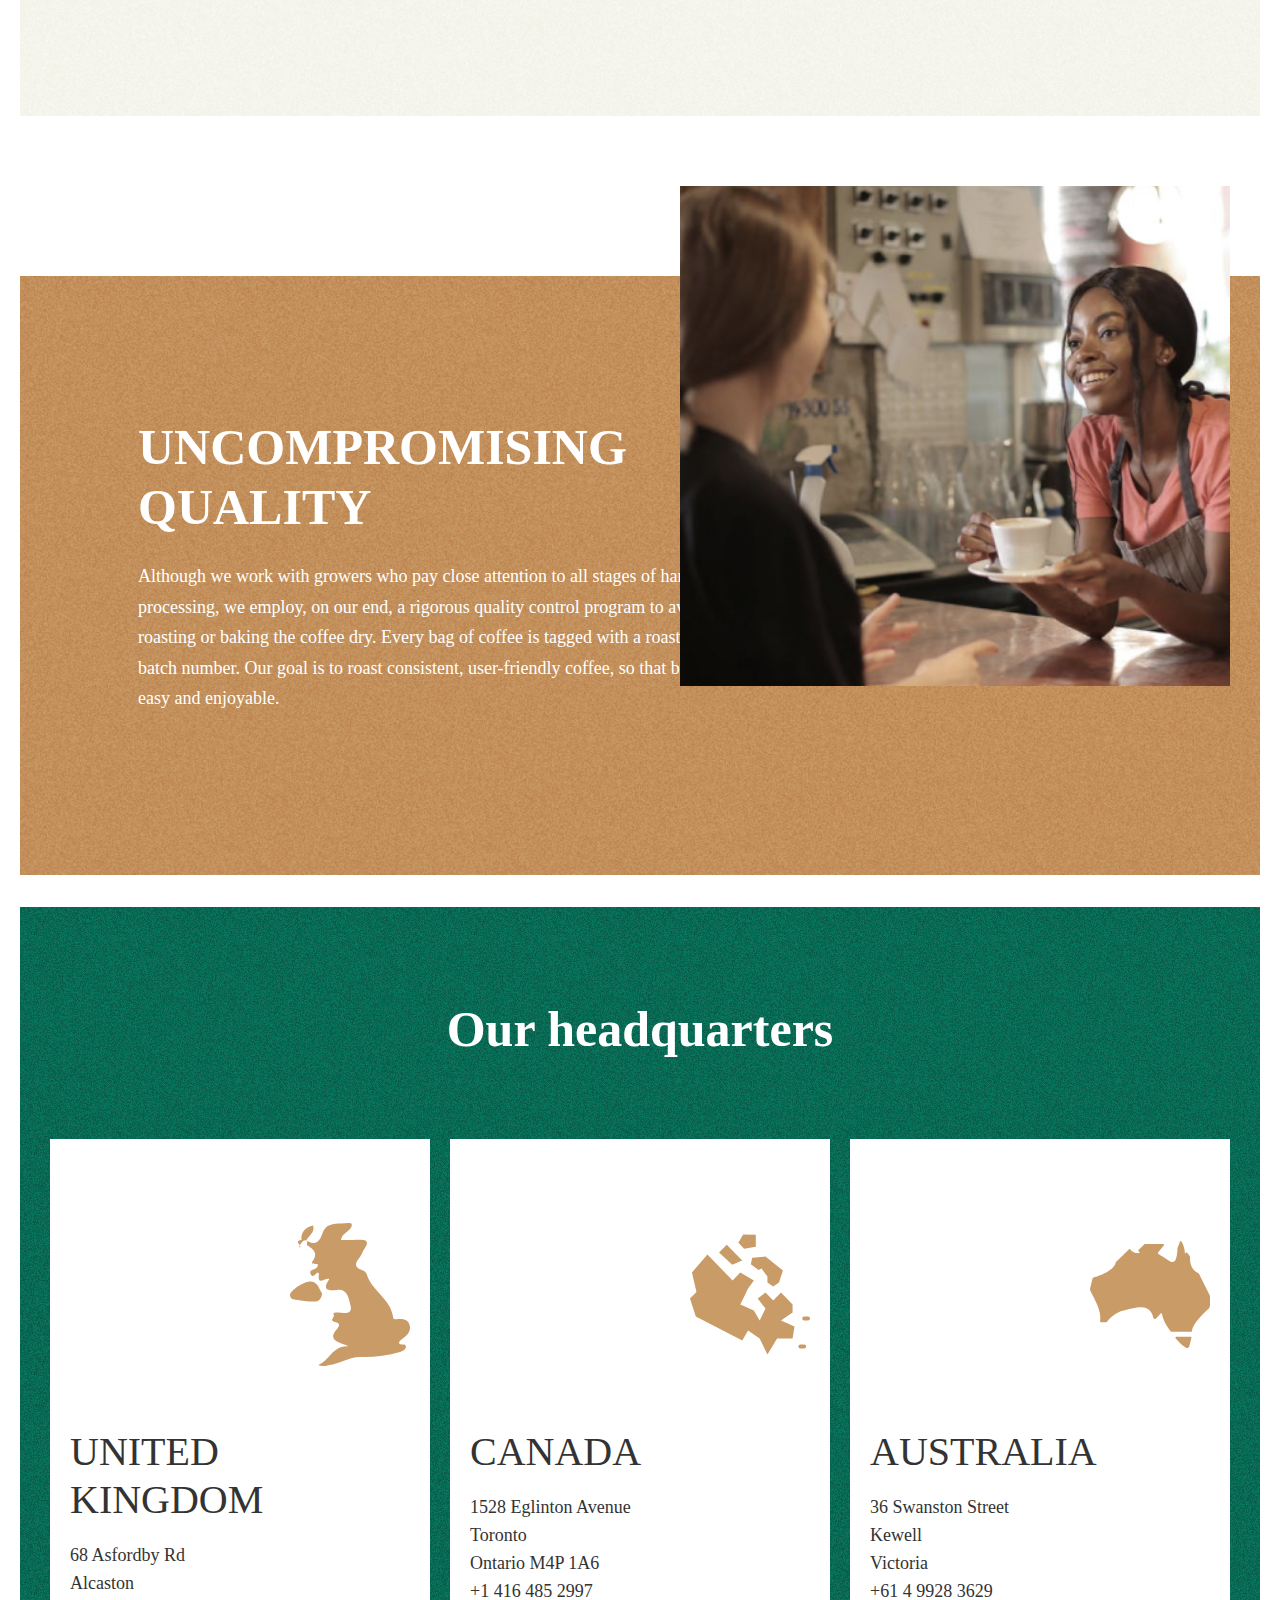
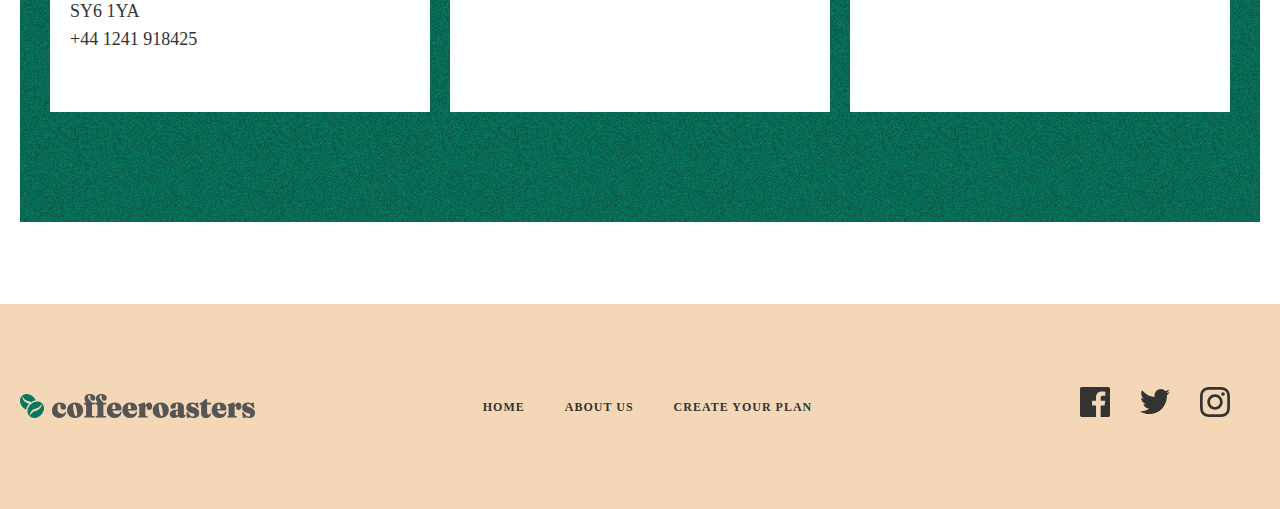
==== commit 422b2cd7: "add create-paln-site-footer" ====
--- a/about-us.html
+++ b/about-us.html
@@ -149,7 +149,7 @@
 			</section>
 		</main>
 		<!-- MAIN END -->
-		 <footer class="site-footer">
+		<footer class="site-footer">
 			<div class="container site-header__container">
 				<a class="site-logo" href="/">
 					<img site-logo__img src="img/logo.svg" alt="logo" width="235" height="24" />
--- a/css/styles.css
+++ b/css/styles.css
@@ -6,6 +6,7 @@
 	--gold-bg: #f3d7b7;
 	--darkgold-bg: #c99b67;
 	--light-bg: #f8f8f2;
+	--creat-plan-color: #555555;
 }
 
 /* FONTS */
@@ -378,6 +379,11 @@
 	margin-bottom: 10px;
 }
 
+.how-it-works {
+	margin-top: 2rem;
+	margin-bottom: 2rem;
+}
+
 .how-it-works__inner {
 	position: relative;
 	background-image: url(../img/how-it-works-bg.jpg);
@@ -587,3 +593,114 @@
 	right: 30px;
 	top: -90px;
 }
+
+/* CREATE PLANE */
+.create-plan {
+	padding-top: 20px;
+}
+
+.create-plan__container {
+	padding-top: 50px;
+	padding-bottom: 50px;
+	display: flex;
+	justify-content: space-between;
+	background-image: url(../img/create-plan-bg.jpg);
+	background-position: center;
+}
+
+.create-plan__list {
+	list-style: none;
+}
+
+.create-plan__item {
+	font-weight: 500;
+	font-size: 28px;
+	line-height: 1.2;
+	color: var(--creat-plan-color);
+}
+
+.create-plan__item:not(:last-child) {
+	margin-bottom: 30px;
+}
+.create-plan__item:nth-child(1) {
+	padding-bottom: 5px;
+	color: var(--black-color);
+	border-bottom: 3px dashed var(--darkgold-bg);
+}
+
+.create-plan__info {
+	display: flex;
+	align-items: center;
+}
+
+.create-plan__title {
+	font-weight: 700;
+	font-size: 48px;
+	line-height: 1.2;
+	color: var(--black-color);
+	margin-right: 44px;
+}
+
+.create-plan__btn {
+	border: none;
+	cursor: pointer;
+	background-color: transparent;
+}
+
+.create-plan__lists {
+	list-style: none;
+	display: flex;
+	justify-content: space-between;
+	padding: 0;
+	margin: 0;
+}
+
+.create-plan__items {
+	max-width: 206px;
+	width: 100%;
+	padding: 30px 16px 80px;
+	background-color: rgba(10, 119, 95, 0.2);
+	/* opacity: 50%; */
+	color: var(--text-color);
+}
+
+.create-plan__items:nth-child(1) {
+	background-color: var(--green-bg);
+	opacity: 1;
+	color: var(--white-color);
+}
+
+.create-plan__item-title {
+	font-weight: 500;
+	font-size: 14px;
+	margin-bottom: 10px;
+	line-height: 1.2;
+}
+
+.create-plan__inner {
+	padding: 40px 20px;
+	margin-top: 100px;
+	background-color: var(--darkgold-bg);
+	color: var(--white-color);
+	max-width: 660px;
+	width: 100%;
+	margin-bottom: 20px;
+}
+
+.create-plan__inner-title {
+	font-size: 16px;
+	margin-bottom: 14px;
+}
+.create-plan__inner-text {
+	font-size: 24px;
+	font-weight: 500;
+}
+
+.create-plan__inner-text span {
+	color: var(--black-color);
+}
+
+.create-plan__btn-wrapper {
+	display: flex;
+	justify-content: end;
+}
